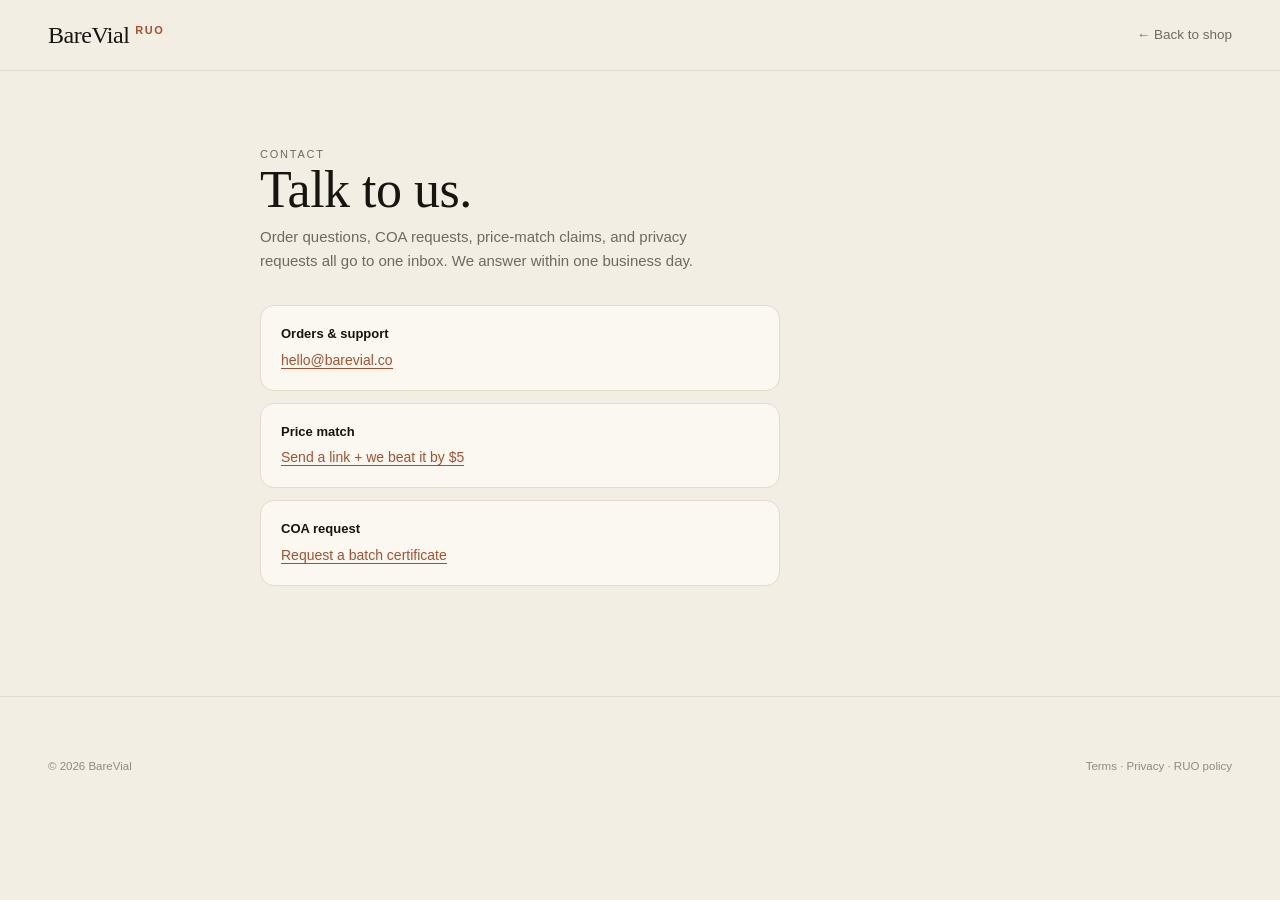
==== contact.html @ a233e185 "Add legal pages, contact, OG image, verified vendor playbook" ====
<!DOCTYPE html>
<html lang="en">
<head>
<meta charset="UTF-8">
<meta name="viewport" content="width=device-width,initial-scale=1">
<title>Contact — BareVial</title>
<link rel="icon" href="assets/logo.svg" type="image/svg+xml">
<link rel="stylesheet" href="styles.css?v=4">
<style>.doc{max-width:760px;margin:0 auto;padding:70px 0 110px}.doc h1{font-size:min(9vw,52px);margin-bottom:10px}.doc p{font-size:15px;color:var(--soft);margin-bottom:14px;max-width:52ch}.cardset{display:grid;gap:12px;margin-top:32px;max-width:520px}.crow{border:1px solid var(--line);border-radius:14px;padding:18px 20px;background:var(--paper)}.crow b{display:block;font-size:13px;margin-bottom:3px}.crow a{color:var(--rust);border-bottom:1px solid currentColor;font-size:14px}</style>
</head>
<body>
<header class="nav"><div class="nav-in"><a class="wordmark" href="/barevial/">BareVial<i>ruo</i></a><nav class="nav-links" style="margin-left:auto"><a href="/barevial/">← Back to shop</a></nav></div></header>
<main class="wrap doc">
  <span class="mono">Contact</span>
  <h1 class="serif">Talk to us.</h1>
  <p>Order questions, COA requests, price-match claims, and privacy requests all go to one inbox. We answer within one business day.</p>
  <div class="cardset">
    <div class="crow"><b>Orders &amp; support</b><a href="mailto:hello@barevial.co">hello@barevial.co</a></div>
    <div class="crow"><b>Price match</b><a href="mailto:hello@barevial.co?subject=Price%20match">Send a link + we beat it by $5</a></div>
    <div class="crow"><b>COA request</b><a href="mailto:hello@barevial.co?subject=COA%20request">Request a batch certificate</a></div>
  </div>
</main>
<footer><div class="wrap"><div class="foot-bottom"><span>© 2026 BareVial</span><span><a href="terms.html">Terms</a> · <a href="privacy.html">Privacy</a> · <a href="ruo.html">RUO policy</a></span></div></div></footer>
</body>
</html>
---- styles.css ----
:root{
  --bone:#f3eee4; --paper:#fbf8f2; --ink:#161510; --soft:#6d6a5e; --faint:#8f8b7d;
  --line:#e3dccd; --line2:#cfc6b3; --olive:#3c4a2f; --rust:#a9502b; --tan:#e9dfcc;
  --radius:18px; --max:1240px;
  --sans:"Inter",-apple-system,BlinkMacSystemFont,"Segoe UI",Roboto,Helvetica,Arial,sans-serif;
  --serif:"Instrument Serif",Georgia,"Times New Roman",serif;
}
*{box-sizing:border-box;margin:0;padding:0}
html{scroll-behavior:smooth;-webkit-text-size-adjust:100%}
body{background:var(--bone);color:var(--ink);font-family:var(--sans);font-size:15px;line-height:1.6;-webkit-font-smoothing:antialiased;text-rendering:optimizeLegibility}
a{color:inherit;text-decoration:none}
img{display:block;width:100%;height:100%;object-fit:cover}
::selection{background:var(--ink);color:var(--bone)}
.wrap{max-width:var(--max);margin:0 auto;padding:0 28px}
.serif{font-family:var(--serif);font-weight:400;letter-spacing:-.01em}
.mono{font-size:11px;letter-spacing:.16em;text-transform:uppercase;color:var(--soft)}

.btn{display:inline-flex;align-items:center;justify-content:center;gap:9px;font-family:var(--sans);font-size:13.5px;font-weight:600;letter-spacing:.01em;padding:14px 24px;border-radius:99px;border:1px solid transparent;cursor:pointer;transition:.2s}
.btn-ink{background:var(--ink);color:var(--bone)}
.btn-ink:hover{background:#000;transform:translateY(-1px)}
.btn-line{background:transparent;border-color:var(--line2);color:var(--ink)}
.btn-line:hover{border-color:var(--ink)}
.btn-block{width:100%}
.textlink{display:inline-flex;align-items:center;gap:7px;font-size:13.5px;font-weight:600;border-bottom:1px solid var(--ink);padding-bottom:2px}
.textlink:hover{gap:11px}

/* nav */
header.nav{position:sticky;top:0;z-index:60;background:rgba(243,238,228,.86);backdrop-filter:blur(16px);border-bottom:1px solid var(--line)}
.nav-in{max-width:var(--max);margin:0 auto;padding:16px 28px;display:flex;align-items:center;gap:26px}
.wordmark{font-family:var(--serif);font-size:24px;letter-spacing:-.02em;display:flex;align-items:baseline;gap:6px}
.wordmark i{font-style:normal;font-size:11px;font-family:var(--sans);font-weight:600;letter-spacing:.14em;text-transform:uppercase;color:var(--rust);transform:translateY(-9px)}
.nav-links{display:flex;gap:26px;margin-left:auto;font-size:13.5px;color:var(--soft)}
.nav-links a:hover{color:var(--ink)}
.cart-btn{background:none;border:1px solid var(--line2);width:40px;height:40px;border-radius:99px;display:grid;place-items:center;cursor:pointer;position:relative;color:var(--ink);transition:.2s}
.cart-btn:hover{border-color:var(--ink)}
.badge{position:absolute;top:-5px;right:-4px;background:var(--rust);color:#fff;font-size:10px;font-weight:700;min-width:17px;height:17px;border-radius:99px;display:grid;place-items:center;padding:0 3px}

/* hero */
.hero{padding:56px 0 40px}
.hero-grid{display:grid;grid-template-columns:1.02fr .98fr;gap:52px;align-items:center}
.hero .kicker{display:inline-flex;align-items:center;gap:9px;font-size:11px;letter-spacing:.16em;text-transform:uppercase;color:var(--soft);margin-bottom:26px}
.hero .kicker::before{content:"";width:26px;height:1px;background:var(--rust)}
h1{font-family:var(--serif);font-weight:400;font-size:clamp(46px,6.6vw,88px);line-height:.95;letter-spacing:-.02em}
h1 em{font-style:normal;color:var(--rust)}
.hero p.lede{color:var(--soft);font-size:16.5px;max-width:40ch;margin:26px 0 32px}
.hero-cta{display:flex;gap:18px;align-items:center;flex-wrap:wrap}
.hero-meta{display:flex;gap:26px;margin-top:42px;font-size:12px;color:var(--soft);border-top:1px solid var(--line);padding-top:16px;max-width:420px}
.hero-meta b{color:var(--ink);font-weight:600}
.hero-media{position:relative;border-radius:24px;overflow:hidden;aspect-ratio:4/4.4;background:var(--tan)}
.hero-media img{transition:transform 1.2s ease}
.hero-media:hover img{transform:scale(1.03)}
.float-card{position:absolute;left:18px;bottom:18px;right:18px;background:rgba(251,248,242,.94);backdrop-filter:blur(6px);border-radius:13px;padding:14px 16px;display:flex;justify-content:space-between;align-items:center;gap:12px}
.float-card span{font-size:11px;letter-spacing:.08em;text-transform:uppercase;color:var(--soft)}
.float-card b{font-size:13px;font-weight:600}
.dot{width:8px;height:8px;border-radius:99px;background:#4e7a3a;box-shadow:0 0 0 3px rgba(78,122,58,.18);display:inline-block;margin-right:7px}

/* marquee stat band */
.band{border-top:1px solid var(--line);border-bottom:1px solid var(--line);background:var(--paper)}
.band .wrap{display:grid;grid-template-columns:repeat(4,1fr);gap:20px;padding:26px 28px}
.band .s{text-align:left}
.band .s b{font-family:var(--serif);font-size:30px;display:block;line-height:1}
.band .s span{font-size:11px;letter-spacing:.08em;text-transform:uppercase;color:var(--soft)}

section{padding:88px 0}
.sec-head{display:grid;grid-template-columns:1fr 1fr;gap:30px;align-items:end;margin-bottom:44px;border-bottom:1px solid var(--line);padding-bottom:26px}
.sec-head h2{font-family:var(--serif);font-size:clamp(32px,4.4vw,54px);line-height:1;letter-spacing:-.02em}
.sec-head h2 em{font-style:normal;color:var(--rust)}
.sec-head p{color:var(--soft);font-size:14px;max-width:38ch;justify-self:end;align-self:end}

/* catalog — typographic cards, no photos */
.grid{display:grid;grid-template-columns:repeat(auto-fill,minmax(268px,1fr));gap:14px}
.card{background:var(--paper);border:1px solid var(--line);border-radius:var(--radius);padding:24px 22px 20px;display:flex;flex-direction:column;transition:border-color .2s, transform .2s}
.card:hover{border-color:var(--ink);transform:translateY(-2px)}
.card .chead{display:flex;justify-content:space-between;align-items:center;margin-bottom:20px}
.card .cat{font-size:10.5px;letter-spacing:.14em;text-transform:uppercase;color:var(--faint)}
.save{font-size:11px;font-weight:600;color:var(--rust)}
.card h3{font-family:var(--serif);font-size:26px;line-height:1.05;letter-spacing:-.01em;margin-bottom:6px}
.card .mg{font-size:12.5px;color:var(--soft);margin-bottom:2px}
.card .spec{font-size:11.5px;color:var(--faint)}
.card .coa{border-bottom:1px solid var(--line2);cursor:pointer;color:var(--soft)}
.card .coa:hover{color:var(--ink);border-color:var(--ink)}
.card .cfoot{display:flex;justify-content:space-between;align-items:center;margin-top:22px;padding-top:16px;border-top:1px solid var(--line)}
.card .price s{color:var(--faint);font-size:12px;margin-right:7px}
.card .price b{font-family:var(--serif);font-weight:400;font-size:24px;letter-spacing:-.01em}
.card .add{background:var(--ink);border:none;color:var(--bone);font-family:var(--sans);font-size:11.5px;font-weight:600;letter-spacing:.08em;text-transform:uppercase;padding:9px 18px;border-radius:99px;cursor:pointer;transition:.2s}
.card .add:hover{background:var(--rust)}

/* stacks */
.stacks{background:var(--paper);border-top:1px solid var(--line);border-bottom:1px solid var(--line)}
.stack-list{border-top:1px solid var(--line)}
.stack-row{display:grid;grid-template-columns:64px 1fr auto auto;gap:24px;align-items:center;padding:24px 0;border-bottom:1px solid var(--line)}
.stack-row .n{font-family:var(--serif);font-size:20px;color:var(--faint)}
.stack-row h3{font-family:var(--serif);font-size:24px;line-height:1.1}
.stack-row .it{font-size:12.5px;color:var(--soft);margin-top:3px}
.stack-row .pr{text-align:right}
.stack-row .pr b{font-size:17px;display:block}
.stack-row .pr s{font-size:12px;color:var(--faint)}
.stack-row .pr .save{font-size:10px;letter-spacing:.08em;text-transform:uppercase;color:var(--rust);font-weight:600}

/* club */
.club-grid{display:grid;grid-template-columns:1fr 1fr;gap:60px;align-items:center}
.tiers{margin-top:26px;display:grid;gap:0}
.tier{display:flex;justify-content:space-between;align-items:center;gap:20px;padding:16px 0;border-bottom:1px solid var(--line)}
.tier:first-child{border-top:1px solid var(--line)}
.tier .d{font-family:var(--serif);font-size:26px;color:var(--rust);min-width:70px}
.tier small{font-size:13px;color:var(--soft)}
.club-media{border-radius:24px;overflow:hidden;aspect-ratio:1/1.05;background:var(--tan)}

/* reviews */
.reviews{display:grid;grid-template-columns:repeat(3,1fr);gap:22px}
.review{background:var(--paper);border:1px solid var(--line);border-radius:var(--radius);padding:24px;display:flex;flex-direction:column}
.review .qu{font-family:var(--serif);font-size:22px;line-height:1.35;letter-spacing:-.01em}
.review .who{display:flex;align-items:center;gap:11px;margin-top:auto;padding-top:18px}
.review .ava{width:36px;height:36px;border-radius:99px;background:var(--ink);color:var(--bone);display:grid;place-items:center;font-size:11px;font-weight:600;letter-spacing:.05em;flex:none}
.review .who b{font-size:12.5px;display:block}
.review .who span{font-size:11px;color:var(--soft)}
.stars{color:var(--rust);font-size:12px;letter-spacing:3px;margin-bottom:12px}

/* faq */
.faq-grid{display:grid;grid-template-columns:.7fr 1.3fr;gap:50px}
.faq details{border-bottom:1px solid var(--line)}
.faq details[open]{padding-bottom:16px}
.faq summary{list-style:none;cursor:pointer;display:flex;justify-content:space-between;gap:16px;font-size:15.5px;font-weight:500;padding:20px 0}
.faq summary::-webkit-details-marker{display:none}
.faq summary::after{content:"+";font-family:var(--serif);font-size:22px;color:var(--soft);line-height:1}
.faq details[open] summary::after{content:"–"}
.faq p{color:var(--soft);font-size:13.5px;padding-bottom:4px}

/* cta */
.cta{position:relative;border-radius:26px;overflow:hidden;aspect-ratio:16/7;display:grid;place-items:center;text-align:center;color:var(--bone)}
.cta img{position:absolute;inset:0;filter:brightness(.55)}
.cta .in{position:relative;padding:30px;max-width:620px}
.cta h2{font-family:var(--serif);font-size:clamp(34px,5vw,62px);line-height:.98;letter-spacing:-.02em;margin-bottom:26px}
.cta .btn-ink{background:var(--bone);color:var(--ink)}
.cta .btn-ink:hover{background:#fff}

footer{padding:60px 0 34px;border-top:1px solid var(--line)}
.foot-grid{display:grid;grid-template-columns:2.2fr 1fr 1fr;gap:40px;margin-bottom:40px}
.foot-grid p{font-size:13px;color:var(--soft);max-width:32ch;margin-top:14px}
.foot-grid h4{font-size:11px;letter-spacing:.14em;text-transform:uppercase;color:var(--faint);margin-bottom:14px}
.foot-grid a{display:block;font-size:13.5px;color:var(--soft);margin-bottom:9px}
.foot-grid a:hover{color:var(--ink)}
.ruo{font-size:11.5px;line-height:1.7;color:var(--faint);border-top:1px solid var(--line);padding-top:22px;margin-bottom:24px;max-width:90ch}
.foot-bottom{display:flex;justify-content:space-between;gap:16px;flex-wrap:wrap;font-size:11.5px;color:var(--faint)}

/* drawer */
.drawer{position:fixed;inset:0;z-index:80;pointer-events:none}
.drawer .scrim{position:absolute;inset:0;background:rgba(20,18,10,.42);opacity:0;transition:.3s}
.drawer.open{pointer-events:auto}.drawer.open .scrim{opacity:1}
.panel{position:absolute;top:0;right:0;height:100%;width:min(400px,100%);background:var(--paper);border-left:1px solid var(--line);transform:translateX(100%);transition:.34s cubic-bezier(.4,0,.1,1);display:flex;flex-direction:column}
.drawer.open .panel{transform:none}
.panel-head{display:flex;justify-content:space-between;align-items:center;padding:22px 24px;border-bottom:1px solid var(--line)}
.panel-head h3{font-family:var(--serif);font-size:21px}
.x{background:none;border:none;font-size:22px;color:var(--soft);cursor:pointer;line-height:1}
.cart-items{flex:1;overflow:auto;padding:6px 24px}
.ci{display:flex;gap:14px;padding:18px 0;border-bottom:1px solid var(--line);align-items:flex-start}
.ci .t{flex:1}
.ci .t b{font-size:13.5px;display:block}
.ci .t small{font-size:12px;color:var(--soft)}
.ci .qty{display:flex;align-items:center;gap:9px;margin-top:9px}
.ci .qty button{width:23px;height:23px;border-radius:99px;border:1px solid var(--line2);background:none;cursor:pointer;color:var(--ink)}
.ci .rm{background:none;border:none;font-size:11px;color:var(--soft);cursor:pointer;text-decoration:underline;align-self:flex-start}
.cart-foot{padding:20px 24px;border-top:1px solid var(--line)}
.cart-foot .total{display:flex;justify-content:space-between;font-family:var(--serif);font-size:22px;margin-bottom:6px}
.cart-foot .note{font-size:11.5px;color:var(--soft);margin-bottom:16px}
.empty{color:var(--soft);text-align:center;padding:70px 20px;font-size:14px}

/* modal */
.modal{position:fixed;inset:0;z-index:90;display:none;place-items:center;padding:20px}
.modal.open{display:grid}
.modal .scrim{position:absolute;inset:0;background:rgba(20,18,10,.5)}
.modal .box{position:relative;background:var(--paper);border-radius:20px;padding:28px;max-width:440px;width:100%}
.modal .box h3{font-family:var(--serif);font-size:24px;margin-bottom:5px}
.modal .box p{font-size:13px;color:var(--soft);margin-bottom:14px}
.coa-row{display:flex;justify-content:space-between;font-size:13px;padding:10px 0;border-bottom:1px solid var(--line)}
.coa-row span:first-child{color:var(--soft)}
.coa-row .ok{color:#4e7a3a;font-weight:600}
.bar{height:9px;background:var(--line);border-radius:99px;overflow:hidden;margin:12px 0 4px}
.bar i{display:block;height:100%;background:var(--olive)}

.toast{position:fixed;bottom:24px;left:50%;transform:translate(-50%,90px);background:var(--ink);color:var(--bone);font-size:13px;font-weight:500;padding:13px 22px;border-radius:99px;z-index:100;opacity:0;transition:.3s}
.toast.show{transform:translate(-50%,0);opacity:1}

@media(max-width:900px){
  .nav-links{display:none}
  .hero-grid,.club-grid,.faq-grid,.sec-head{grid-template-columns:1fr;gap:30px}
  .sec-head p{justify-self:start}
  .reviews{grid-template-columns:1fr}
  .foot-grid{grid-template-columns:1fr 1fr}
  .band .wrap{grid-template-columns:1fr 1fr;gap:18px}
  .stack-row{grid-template-columns:1fr auto;gap:8px}
  .stack-row .n{display:none}
}
@media(max-width:560px){
  section{padding:60px 0}
  .foot-grid{grid-template-columns:1fr}
  .hero-meta{flex-wrap:wrap;gap:14px}
  .cta{aspect-ratio:4/5}
}
@media(prefers-reduced-motion:reduce){*{transition:none!important}}
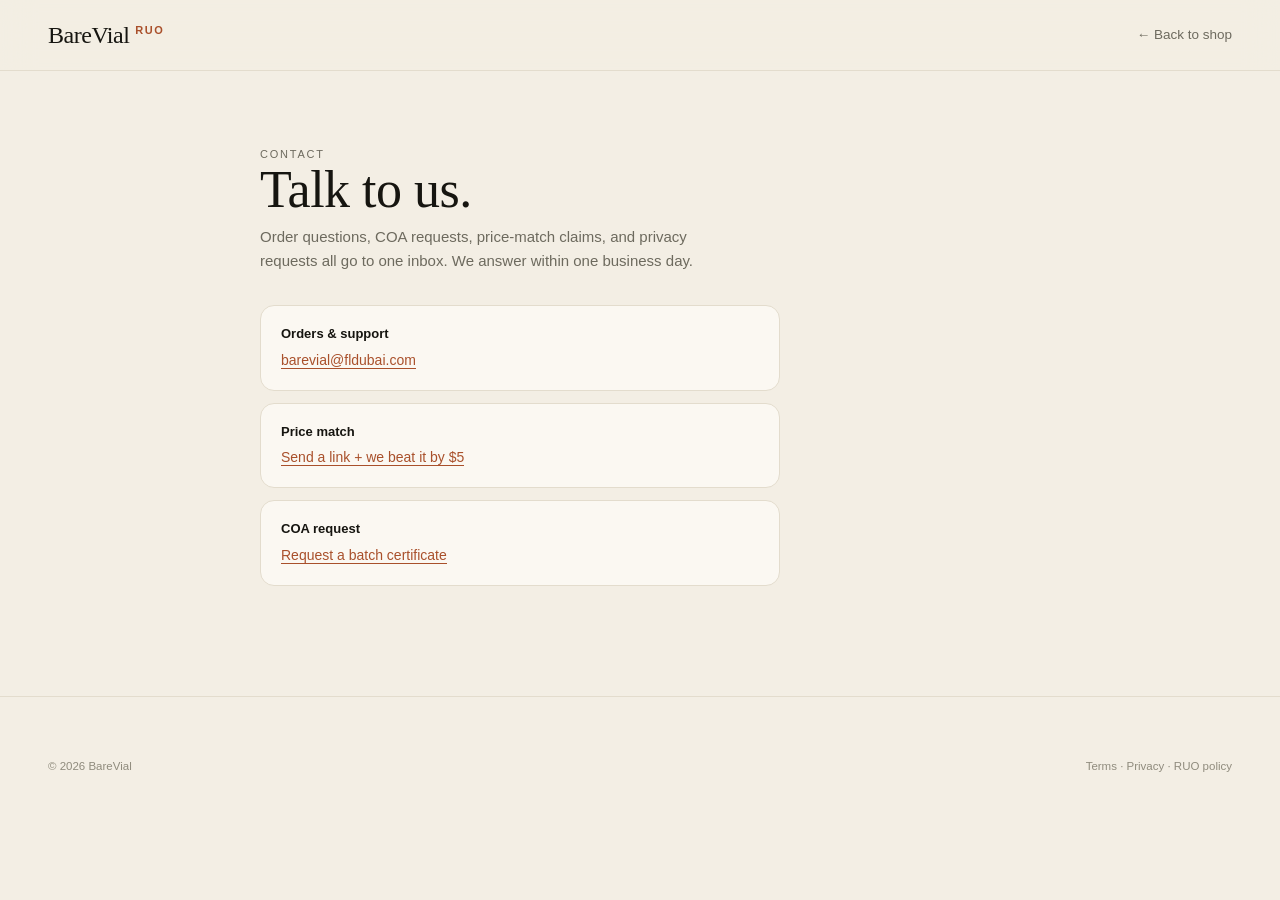
==== commit 966df0e4: "Neutral surge URL, real contact inbox, legal pages, outreach log" ====
--- a/contact.html
+++ b/contact.html
@@ -15,9 +15,9 @@
   <h1 class="serif">Talk to us.</h1>
   <p>Order questions, COA requests, price-match claims, and privacy requests all go to one inbox. We answer within one business day.</p>
   <div class="cardset">
-    <div class="crow"><b>Orders &amp; support</b><a href="mailto:hello@barevial.co">hello@barevial.co</a></div>
-    <div class="crow"><b>Price match</b><a href="mailto:hello@barevial.co?subject=Price%20match">Send a link + we beat it by $5</a></div>
-    <div class="crow"><b>COA request</b><a href="mailto:hello@barevial.co?subject=COA%20request">Request a batch certificate</a></div>
+    <div class="crow"><b>Orders &amp; support</b><a href="mailto:barevial@fldubai.com">barevial@fldubai.com</a></div>
+    <div class="crow"><b>Price match</b><a href="mailto:barevial@fldubai.com?subject=Price%20match">Send a link + we beat it by $5</a></div>
+    <div class="crow"><b>COA request</b><a href="mailto:barevial@fldubai.com?subject=COA%20request">Request a batch certificate</a></div>
   </div>
 </main>
 <footer><div class="wrap"><div class="foot-bottom"><span>© 2026 BareVial</span><span><a href="terms.html">Terms</a> · <a href="privacy.html">Privacy</a> · <a href="ruo.html">RUO policy</a></span></div></div></footer>
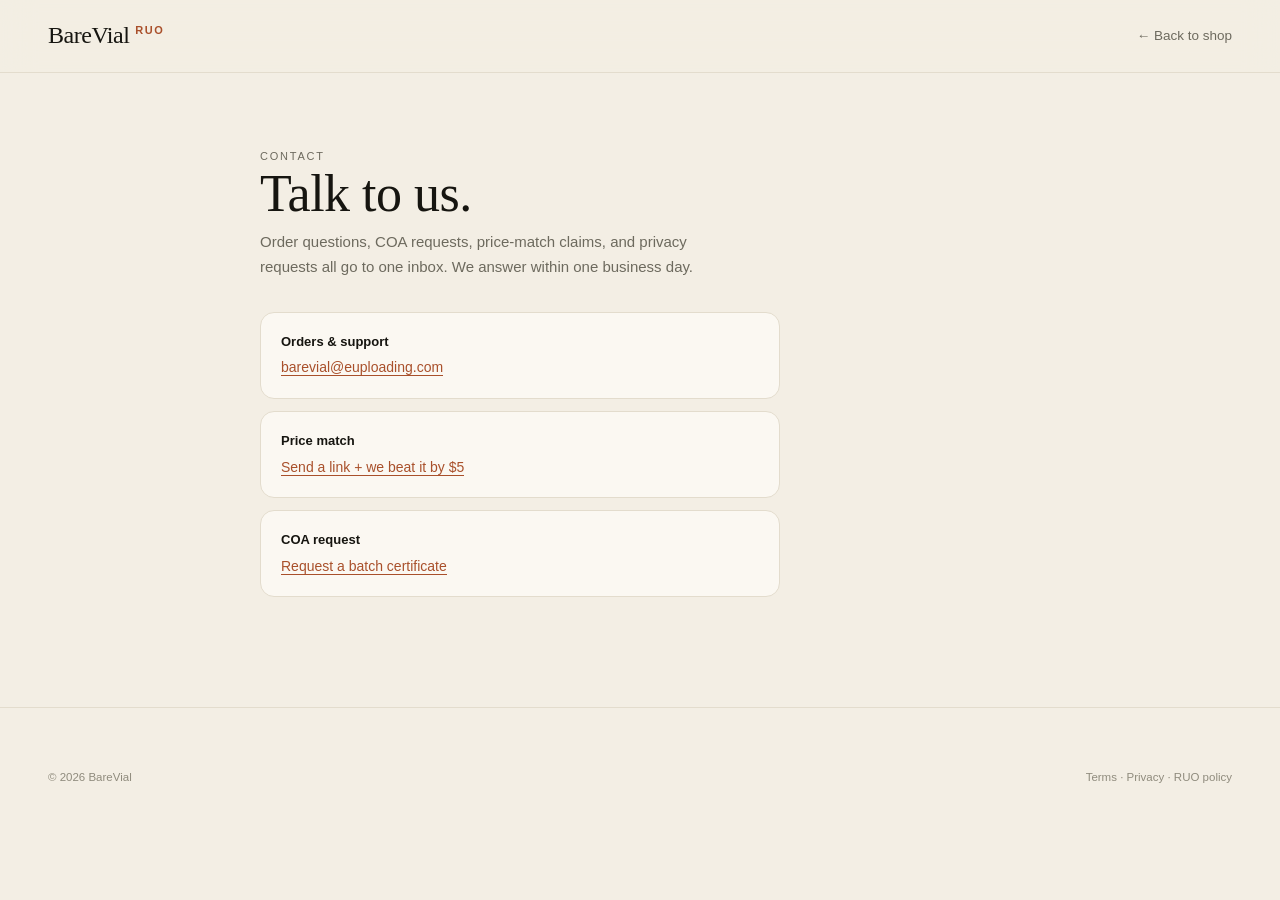
==== commit 88397c2a: "Working order pipeline: checkout captures orders to inbox; vendor re-submissions with live address" ====
--- a/contact.html
+++ b/contact.html
@@ -15,9 +15,9 @@
   <h1 class="serif">Talk to us.</h1>
   <p>Order questions, COA requests, price-match claims, and privacy requests all go to one inbox. We answer within one business day.</p>
   <div class="cardset">
-    <div class="crow"><b>Orders &amp; support</b><a href="mailto:barevial@fldubai.com">barevial@fldubai.com</a></div>
-    <div class="crow"><b>Price match</b><a href="mailto:barevial@fldubai.com?subject=Price%20match">Send a link + we beat it by $5</a></div>
-    <div class="crow"><b>COA request</b><a href="mailto:barevial@fldubai.com?subject=COA%20request">Request a batch certificate</a></div>
+    <div class="crow"><b>Orders &amp; support</b><a href="mailto:barevial@euploading.com">barevial@euploading.com</a></div>
+    <div class="crow"><b>Price match</b><a href="mailto:barevial@euploading.com?subject=Price%20match">Send a link + we beat it by $5</a></div>
+    <div class="crow"><b>COA request</b><a href="mailto:barevial@euploading.com?subject=COA%20request">Request a batch certificate</a></div>
   </div>
 </main>
 <footer><div class="wrap"><div class="foot-bottom"><span>© 2026 BareVial</span><span><a href="terms.html">Terms</a> · <a href="privacy.html">Privacy</a> · <a href="ruo.html">RUO policy</a></span></div></div></footer>
--- a/styles.css
+++ b/styles.css
@@ -7,7 +7,7 @@
 }
 *{box-sizing:border-box;margin:0;padding:0}
 html{scroll-behavior:smooth;-webkit-text-size-adjust:100%}
-body{background:var(--bone);color:var(--ink);font-family:var(--sans);font-size:15px;line-height:1.6;-webkit-font-smoothing:antialiased;text-rendering:optimizeLegibility}
+body{background:var(--bone);color:var(--ink);font-family:var(--sans);font-size:15px;line-height:1.65;font-feature-settings:"kern" 1,"liga" 1;-webkit-font-smoothing:antialiased;text-rendering:optimizeLegibility}
 a{color:inherit;text-decoration:none}
 img{display:block;width:100%;height:100%;object-fit:cover}
 ::selection{background:var(--ink);color:var(--bone)}
@@ -40,9 +40,9 @@
 .hero-grid{display:grid;grid-template-columns:1.02fr .98fr;gap:52px;align-items:center}
 .hero .kicker{display:inline-flex;align-items:center;gap:9px;font-size:11px;letter-spacing:.16em;text-transform:uppercase;color:var(--soft);margin-bottom:26px}
 .hero .kicker::before{content:"";width:26px;height:1px;background:var(--rust)}
-h1{font-family:var(--serif);font-weight:400;font-size:clamp(46px,6.6vw,88px);line-height:.95;letter-spacing:-.02em}
+h1{font-family:var(--serif);font-weight:400;font-size:clamp(46px,6.4vw,82px);line-height:1.02;letter-spacing:-.02em;text-wrap:balance}
 h1 em{font-style:normal;color:var(--rust)}
-.hero p.lede{color:var(--soft);font-size:16.5px;max-width:40ch;margin:26px 0 32px}
+.hero p.lede{color:var(--soft);font-size:16.5px;max-width:42ch;margin:26px 0 32px;text-wrap:pretty}
 .hero-cta{display:flex;gap:18px;align-items:center;flex-wrap:wrap}
 .hero-meta{display:flex;gap:26px;margin-top:42px;font-size:12px;color:var(--soft);border-top:1px solid var(--line);padding-top:16px;max-width:420px}
 .hero-meta b{color:var(--ink);font-weight:600}
@@ -56,25 +56,25 @@
 
 /* marquee stat band */
 .band{border-top:1px solid var(--line);border-bottom:1px solid var(--line);background:var(--paper)}
-.band .wrap{display:grid;grid-template-columns:repeat(4,1fr);gap:20px;padding:26px 28px}
+.band .wrap{display:grid;grid-template-columns:repeat(4,1fr);align-items:baseline;gap:20px;padding:26px 28px}
 .band .s{text-align:left}
 .band .s b{font-family:var(--serif);font-size:30px;display:block;line-height:1}
 .band .s span{font-size:11px;letter-spacing:.08em;text-transform:uppercase;color:var(--soft)}
 
 section{padding:88px 0}
 .sec-head{display:grid;grid-template-columns:1fr 1fr;gap:30px;align-items:end;margin-bottom:44px;border-bottom:1px solid var(--line);padding-bottom:26px}
-.sec-head h2{font-family:var(--serif);font-size:clamp(32px,4.4vw,54px);line-height:1;letter-spacing:-.02em}
+.sec-head h2{font-family:var(--serif);font-size:clamp(32px,4.4vw,54px);line-height:1.05;letter-spacing:-.02em;text-wrap:balance}
 .sec-head h2 em{font-style:normal;color:var(--rust)}
 .sec-head p{color:var(--soft);font-size:14px;max-width:38ch;justify-self:end;align-self:end}
 
 /* catalog — typographic cards, no photos */
-.grid{display:grid;grid-template-columns:repeat(auto-fill,minmax(268px,1fr));gap:14px}
+.grid{display:grid;grid-template-columns:repeat(auto-fill,minmax(268px,1fr));grid-auto-rows:1fr;gap:14px}
 .card{background:var(--paper);border:1px solid var(--line);border-radius:var(--radius);padding:24px 22px 20px;display:flex;flex-direction:column;transition:border-color .2s, transform .2s}
 .card:hover{border-color:var(--ink);transform:translateY(-2px)}
 .card .chead{display:flex;justify-content:space-between;align-items:center;margin-bottom:20px}
 .card .cat{font-size:10.5px;letter-spacing:.14em;text-transform:uppercase;color:var(--faint)}
 .save{font-size:11px;font-weight:600;color:var(--rust)}
-.card h3{font-family:var(--serif);font-size:26px;line-height:1.05;letter-spacing:-.01em;margin-bottom:6px}
+.card h3{font-family:var(--serif);font-size:26px;line-height:1.1;letter-spacing:-.01em;margin-bottom:6px;text-wrap:balance}
 .card .mg{font-size:12.5px;color:var(--soft);margin-bottom:2px}
 .card .spec{font-size:11.5px;color:var(--faint)}
 .card .coa{border-bottom:1px solid var(--line2);cursor:pointer;color:var(--soft)}
@@ -89,12 +89,14 @@
 .stacks{background:var(--paper);border-top:1px solid var(--line);border-bottom:1px solid var(--line)}
 .stack-list{border-top:1px solid var(--line)}
 .stack-row{display:grid;grid-template-columns:64px 1fr auto auto;gap:24px;align-items:center;padding:24px 0;border-bottom:1px solid var(--line)}
+.stack-row .n{line-height:1.1}
+.stack-row .pr{display:flex;justify-content:flex-end;align-items:baseline;gap:10px}
 .stack-row .n{font-family:var(--serif);font-size:20px;color:var(--faint)}
 .stack-row h3{font-family:var(--serif);font-size:24px;line-height:1.1}
 .stack-row .it{font-size:12.5px;color:var(--soft);margin-top:3px}
 .stack-row .pr{text-align:right}
-.stack-row .pr b{font-size:17px;display:block}
-.stack-row .pr s{font-size:12px;color:var(--faint)}
+.stack-row .pr b{font-size:18px}
+.stack-row .pr s{font-size:12px;color:var(--faint);text-decoration:none;position:relative;top:-1px}
 .stack-row .pr .save{font-size:10px;letter-spacing:.08em;text-transform:uppercase;color:var(--rust);font-weight:600}
 
 /* club */
@@ -109,7 +111,7 @@
 /* reviews */
 .reviews{display:grid;grid-template-columns:repeat(3,1fr);gap:22px}
 .review{background:var(--paper);border:1px solid var(--line);border-radius:var(--radius);padding:24px;display:flex;flex-direction:column}
-.review .qu{font-family:var(--serif);font-size:22px;line-height:1.35;letter-spacing:-.01em}
+.review .qu{font-family:var(--serif);font-size:22px;line-height:1.4;letter-spacing:-.01em;text-wrap:pretty}
 .review .who{display:flex;align-items:center;gap:11px;margin-top:auto;padding-top:18px}
 .review .ava{width:36px;height:36px;border-radius:99px;background:var(--ink);color:var(--bone);display:grid;place-items:center;font-size:11px;font-weight:600;letter-spacing:.05em;flex:none}
 .review .who b{font-size:12.5px;display:block}
@@ -198,3 +200,42 @@
   .cta{aspect-ratio:4/5}
 }
 @media(prefers-reduced-motion:reduce){*{transition:none!important}}
+.card h3 a{color:inherit;text-decoration:none;background-image:linear-gradient(var(--line2),var(--line2));background-size:100% 1px;background-position:0 100%;background-repeat:no-repeat}
+.card h3 a:hover{color:var(--rust);background-color:transparent}
+
+
+/* ---------- library: editorial index ---------- */
+.lib-head{display:grid;grid-template-columns:1.15fr .85fr;gap:44px;align-items:end;padding:46px 0 32px;border-bottom:1px solid var(--line)}
+.lib-head h1{font-family:var(--serif);font-size:clamp(42px,5.8vw,76px);line-height:1;letter-spacing:-.02em;margin:14px 0 0}
+.lib-head .lede{color:var(--soft);font-size:15.5px;max-width:44ch;text-wrap:pretty}
+.lib-sec{padding:38px 0 8px}
+.lib-sec .secbar{display:flex;align-items:baseline;gap:14px;padding-bottom:14px}
+.lib-sec .secbar h2{font-size:12px;font-weight:600;letter-spacing:.14em;text-transform:uppercase;color:var(--ink)}
+.lib-sec .secbar .cnt{font-family:var(--serif);font-size:15px;color:var(--faint)}
+.lib-sec .secbar .sub{font-size:12.5px;color:var(--faint);margin-left:auto;text-align:right}
+.rows{display:grid}
+.row{display:grid;grid-template-columns:230px 1fr auto;gap:30px;align-items:baseline;padding:19px 12px;border-top:1px solid var(--line);transition:background .2s}
+.rows .row:last-child{border-bottom:1px solid var(--line)}
+.row:hover{background:var(--paper)}
+.rname{font-family:var(--serif);font-size:22px;letter-spacing:-.01em;color:var(--ink);text-decoration:none;white-space:nowrap}
+.rname span{font-family:var(--sans);font-size:11px;color:var(--faint);margin-left:8px;letter-spacing:.04em}
+.rplain{font-size:13.5px;color:var(--soft);line-height:1.55;text-wrap:pretty}
+.rmeta{display:flex;align-items:baseline;gap:18px}
+.rmeta .pr{font-family:var(--serif);font-size:19px}
+.rmeta .pr s{font-family:var(--sans);font-size:11px;color:var(--faint);margin-right:6px}
+.more{font-size:11.5px;font-weight:600;letter-spacing:.04em;color:var(--ink);border-bottom:1px solid var(--line2);text-decoration:none;white-space:nowrap}
+.row:hover .more{border-color:var(--ink)}
+.dot{width:7px;height:7px;border-radius:99px;display:inline-block;margin-right:9px;vertical-align:1px;background:var(--rust)}
+.catnav{position:sticky;top:70px;z-index:20;background:rgba(243,238,228,.92);backdrop-filter:blur(10px);display:flex;gap:20px;flex-wrap:wrap;padding:13px 4px;border-bottom:1px solid var(--line);font-size:11px;letter-spacing:.12em;text-transform:uppercase}
+.catnav a{color:var(--soft)}
+.catnav a:hover{color:var(--ink)}
+.reveal{opacity:0;transform:translateY(8px);transition:opacity .5s ease,transform .5s ease}
+.reveal.in{opacity:1;transform:none}
+@media(prefers-reduced-motion:reduce){.reveal{opacity:1;transform:none;transition:none}}
+@media(max-width:860px){
+  .lib-head{grid-template-columns:1fr;gap:18px}
+  .row{grid-template-columns:1fr;gap:8px;padding:16px 6px}
+  .rname{white-space:normal}
+  .rmeta{gap:14px}
+  .lib-sec .secbar .sub{display:none}
+}
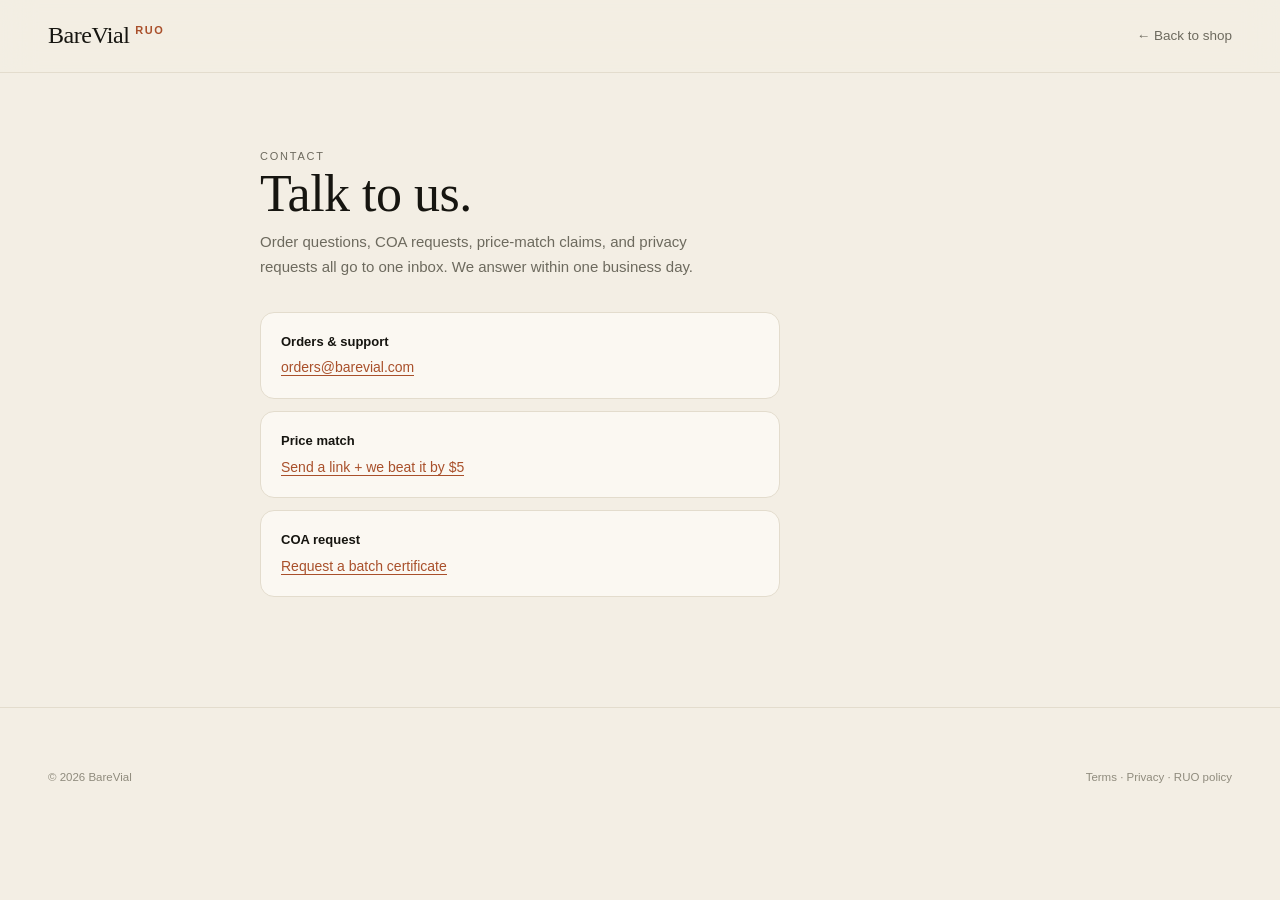
==== commit c2358f05: "Primary domain barevial.com + email routing wired" ====
--- a/contact.html
+++ b/contact.html
@@ -15,9 +15,9 @@
   <h1 class="serif">Talk to us.</h1>
   <p>Order questions, COA requests, price-match claims, and privacy requests all go to one inbox. We answer within one business day.</p>
   <div class="cardset">
-    <div class="crow"><b>Orders &amp; support</b><a href="mailto:barevial@euploading.com">barevial@euploading.com</a></div>
-    <div class="crow"><b>Price match</b><a href="mailto:barevial@euploading.com?subject=Price%20match">Send a link + we beat it by $5</a></div>
-    <div class="crow"><b>COA request</b><a href="mailto:barevial@euploading.com?subject=COA%20request">Request a batch certificate</a></div>
+    <div class="crow"><b>Orders &amp; support</b><a href="mailto:orders@barevial.com">orders@barevial.com</a></div>
+    <div class="crow"><b>Price match</b><a href="mailto:orders@barevial.com?subject=Price%20match">Send a link + we beat it by $5</a></div>
+    <div class="crow"><b>COA request</b><a href="mailto:orders@barevial.com?subject=COA%20request">Request a batch certificate</a></div>
   </div>
 </main>
 <footer><div class="wrap"><div class="foot-bottom"><span>© 2026 BareVial</span><span><a href="terms.html">Terms</a> · <a href="privacy.html">Privacy</a> · <a href="ruo.html">RUO policy</a></span></div></div></footer>
